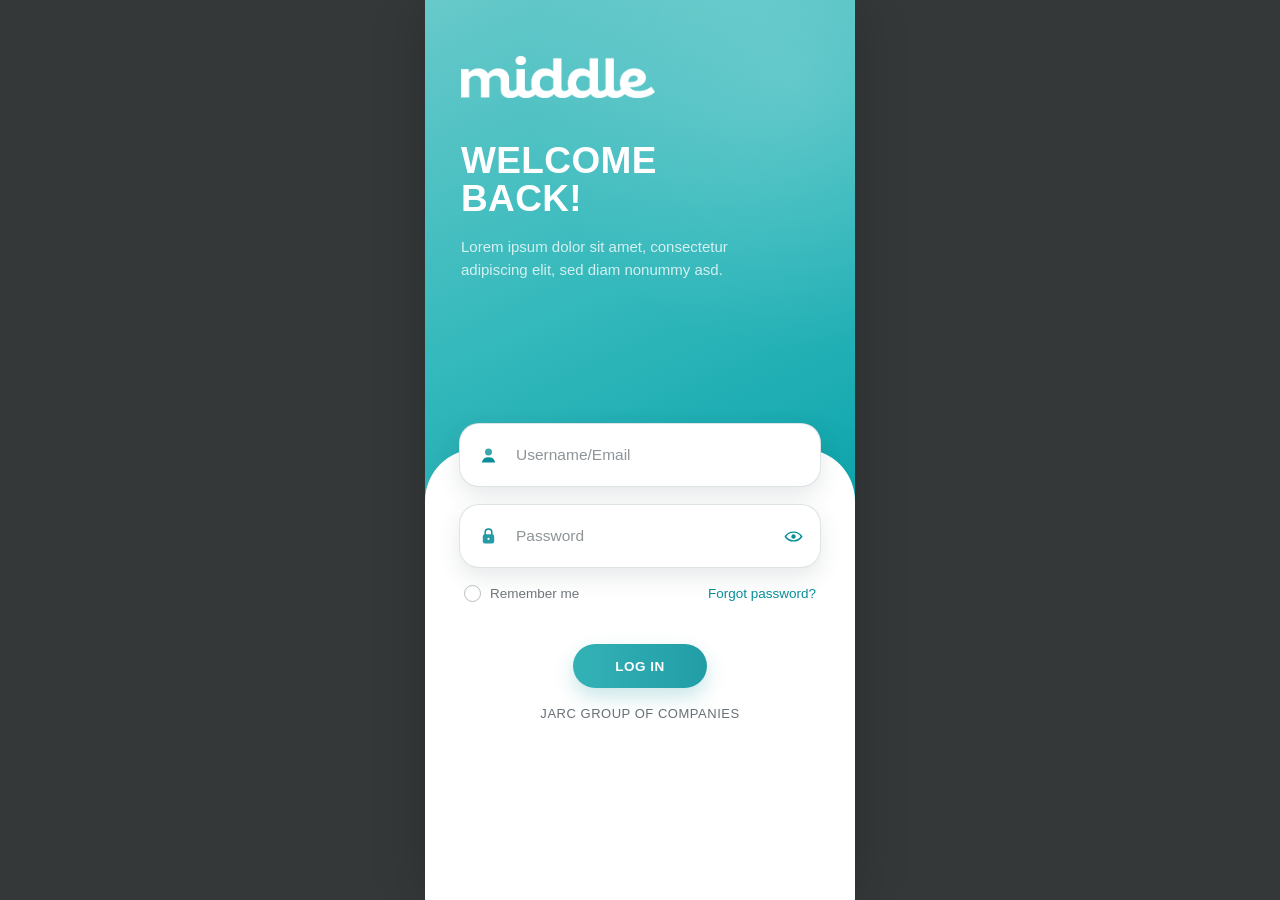
==== index.html @ e6b6744b "Add files via upload" ====
<!DOCTYPE html>
<html lang="en">
<head>
  <meta charset="utf-8" />
  <meta name="viewport" content="width=device-width, initial-scale=1, viewport-fit=cover" />
  <title>Middle — Login</title>
  <style>
    @font-face { font-family:"Filson Soft"; src:url("./fonts/FilsonSoft-Regular.woff2") format("woff2"); font-weight:400; font-style:normal; font-display:swap; }
    @font-face { font-family:"Filson Soft"; src:url("./fonts/FilsonSoft-Medium.woff2") format("woff2"); font-weight:500; font-style:normal; font-display:swap; }
    @font-face { font-family:"Filson Soft"; src:url("./fonts/FilsonSoft-Bold.woff2") format("woff2"); font-weight:700; font-style:normal; font-display:swap; }

    :root {
      --teal:#08a7ad;
      --teal-dark:#078e98;
      --ink:#4d555a;
      --white:#fff;
    }

    * { box-sizing:border-box; }
    html,body { margin:0; min-height:100%; }
    body {
      min-height:100dvh;
      display:flex;
      justify-content:center;
      background:#343838;
      font-family:"Filson Soft","Avenir Next",Arial,sans-serif;
      color:var(--ink);
    }
    button,input { font:inherit; }

    .mobile-login {
      position:relative;
      width:100%;
      max-width:430px;
      min-height:100dvh;
      overflow:hidden;
      background:
        radial-gradient(circle at 85% 9%, rgba(255,255,255,.17), transparent 30%),
        radial-gradient(circle at 16% 72%, rgba(255,255,255,.08), transparent 34%),
        linear-gradient(155deg,#68c9ca 0%,#35b9bc 33%,#0aa4ac 67%,#078b97 100%);
      box-shadow:0 0 50px rgba(0,0,0,.18);
    }

    .hero {
      position:relative;
      height:55dvh;
      min-height:430px;
      padding:max(56px,env(safe-area-inset-top)) 36px 54px;
      color:#fff;
    }

    .brand-logo {
      display:block;
      width:194px;
      height:auto;
      filter:brightness(0) invert(1);
    }

    .welcome { margin-top:44px; max-width:330px; }
    .welcome h1 {
      margin:0;
      font-size:37px;
      line-height:1.02;
      letter-spacing:.01em;
      font-weight:700;
      text-transform:uppercase;
    }
    .welcome p {
      margin:18px 0 0;
      max-width:310px;
      font-size:15px;
      line-height:1.52;
      color:rgba(255,255,255,.78);
    }

    .form-sheet {
      position:relative;
      z-index:2;
      margin-top:-46px;
      min-height:calc(45dvh + 46px);
      padding:0 34px max(42px,env(safe-area-inset-bottom));
      background:#fff;
      border-radius:52px 52px 0 0;
      box-shadow:0 -12px 34px rgba(0,100,105,.07);
    }

    .login-form { position:relative; top:-26px; }

    .field {
      display:flex;
      align-items:center;
      width:100%;
      height:64px;
      margin-bottom:17px;
      background:#fff;
      border:1px solid rgba(220,225,227,.92);
      border-radius:20px;
      box-shadow:0 9px 22px rgba(58,78,84,.12);
      transition:.18s ease;
    }
    .field:focus-within {
      border-color:rgba(8,167,173,.58);
      box-shadow:0 0 0 4px rgba(8,167,173,.08),0 10px 24px rgba(58,78,84,.13);
      transform:translateY(-1px);
    }
    .field-icon {
      width:56px;
      flex:0 0 56px;
      display:grid;
      place-items:center;
      color:var(--teal-dark);
    }
    .field-icon svg,.eye-button svg { width:21px; height:21px; display:block; }
    .field input {
      width:100%; min-width:0; height:100%; padding:0 8px 0 0;
      border:0; outline:0; background:transparent;
      color:var(--ink); font-size:15.5px;
    }
    .field input::placeholder { color:#8e9498; opacity:1; }
    .eye-button {
      appearance:none; width:54px; height:54px; flex:0 0 54px;
      display:grid; place-items:center; padding:0; border:0;
      border-radius:16px; background:transparent; color:var(--teal-dark); cursor:pointer;
    }

    .options {
      display:flex; align-items:center; justify-content:space-between; gap:14px;
      margin:0 5px 42px; font-size:13.5px; color:#6e767b;
    }
    .remember { display:inline-flex; align-items:center; gap:9px; cursor:pointer; user-select:none; }
    .remember input {
      appearance:none; width:17px; height:17px; margin:0;
      border:1.6px solid #b7bec1; border-radius:50%; background:#fff; cursor:pointer;
    }
    .remember input:checked { border:4px solid #fff; outline:1.5px solid var(--teal); background:var(--teal); }
    .forgot { color:var(--teal-dark); text-decoration:none; font-weight:500; }

    .login-button {
      display:block; width:134px; height:44px; margin:0 auto;
      border:0; border-radius:999px;
      background:linear-gradient(90deg,#33b2b6,#229da6);
      color:#fff; font-size:13.5px; font-weight:700; letter-spacing:.035em;
      text-transform:uppercase; cursor:pointer;
      box-shadow:0 9px 20px rgba(26,146,154,.23);
    }
    .login-button:active { transform:translateY(1px); }
    .company {
      margin:18px 0 0; text-align:center; font-size:13px; letter-spacing:.04em;
      color:#687075; text-transform:uppercase;
    }

    @media (max-height:740px) {
      .hero { height:53dvh; min-height:380px; padding-top:max(42px,env(safe-area-inset-top)); }
      .welcome { margin-top:28px; }
      .welcome h1 { font-size:34px; }
      .options { margin-bottom:28px; }
    }
    @media (max-width:360px) {
      .hero { padding-left:28px; padding-right:28px; }
      .form-sheet { padding-left:28px; padding-right:28px; }
      .brand-logo { width:176px; }
      .welcome h1 { font-size:34px; }
    }
  </style>
</head>
<body>
  <main class="mobile-login">
    <section class="hero">
      <img class="brand-logo" src="./wwwroot/images/middle-logo.png" alt="Middle" />
      <div class="welcome">
        <h1>Welcome<br />Back!</h1>
        <p>Lorem ipsum dolor sit amet, consectetur adipiscing elit, sed diam nonummy asd.</p>
      </div>
    </section>

    <section class="form-sheet">
      <form class="login-form" id="loginForm">
        <label class="field" aria-label="Username or email">
          <span class="field-icon" aria-hidden="true">
            <svg viewBox="0 0 24 24" fill="none"><path d="M12 12a4 4 0 1 0 0-8 4 4 0 0 0 0 8Z" fill="currentColor" opacity=".78"/><path d="M4.5 20c.55-4 3.03-6 7.5-6s6.95 2 7.5 6H4.5Z" fill="currentColor"/></svg>
          </span>
          <input type="text" name="username" autocomplete="username" placeholder="Username/Email" />
        </label>

        <label class="field" aria-label="Password">
          <span class="field-icon" aria-hidden="true">
            <svg viewBox="0 0 24 24" fill="none"><rect x="5.5" y="9.5" width="13" height="10.5" rx="2.4" fill="currentColor" opacity=".88"/><path d="M8.2 9.5V7.3a3.8 3.8 0 0 1 7.6 0v2.2" stroke="currentColor" stroke-width="1.7" stroke-linecap="round"/><circle cx="12" cy="14.8" r="1.25" fill="white"/></svg>
          </span>
          <input id="password" type="password" name="password" autocomplete="current-password" placeholder="Password" />
          <button class="eye-button" type="button" aria-label="Show password" aria-pressed="false" onclick="togglePassword(this)">
            <svg viewBox="0 0 24 24" fill="none"><path d="M2.7 12s3.2-5 9.3-5 9.3 5 9.3 5-3.2 5-9.3 5-9.3-5-9.3-5Z" stroke="currentColor" stroke-width="1.7"/><circle cx="12" cy="12" r="2.5" fill="currentColor"/></svg>
          </button>
        </label>

        <div class="options">
          <label class="remember"><input type="checkbox" name="remember" /><span>Remember me</span></label>
          <a class="forgot" href="#">Forgot password?</a>
        </div>

        <button class="login-button" type="submit">Log In</button>
        <p class="company">Jarc Group of Companies</p>
      </form>
    </section>
  </main>

  <script>
    function togglePassword(button) {
      const input = document.getElementById('password');
      const show = input.type === 'password';
      input.type = show ? 'text' : 'password';
      button.setAttribute('aria-pressed', String(show));
      button.setAttribute('aria-label', show ? 'Hide password' : 'Show password');
    }

    document.getElementById('loginForm').addEventListener('submit', function (event) {
      event.preventDefault();
      window.location.href = './shop.html';
    });
  </script>
</body>
</html>
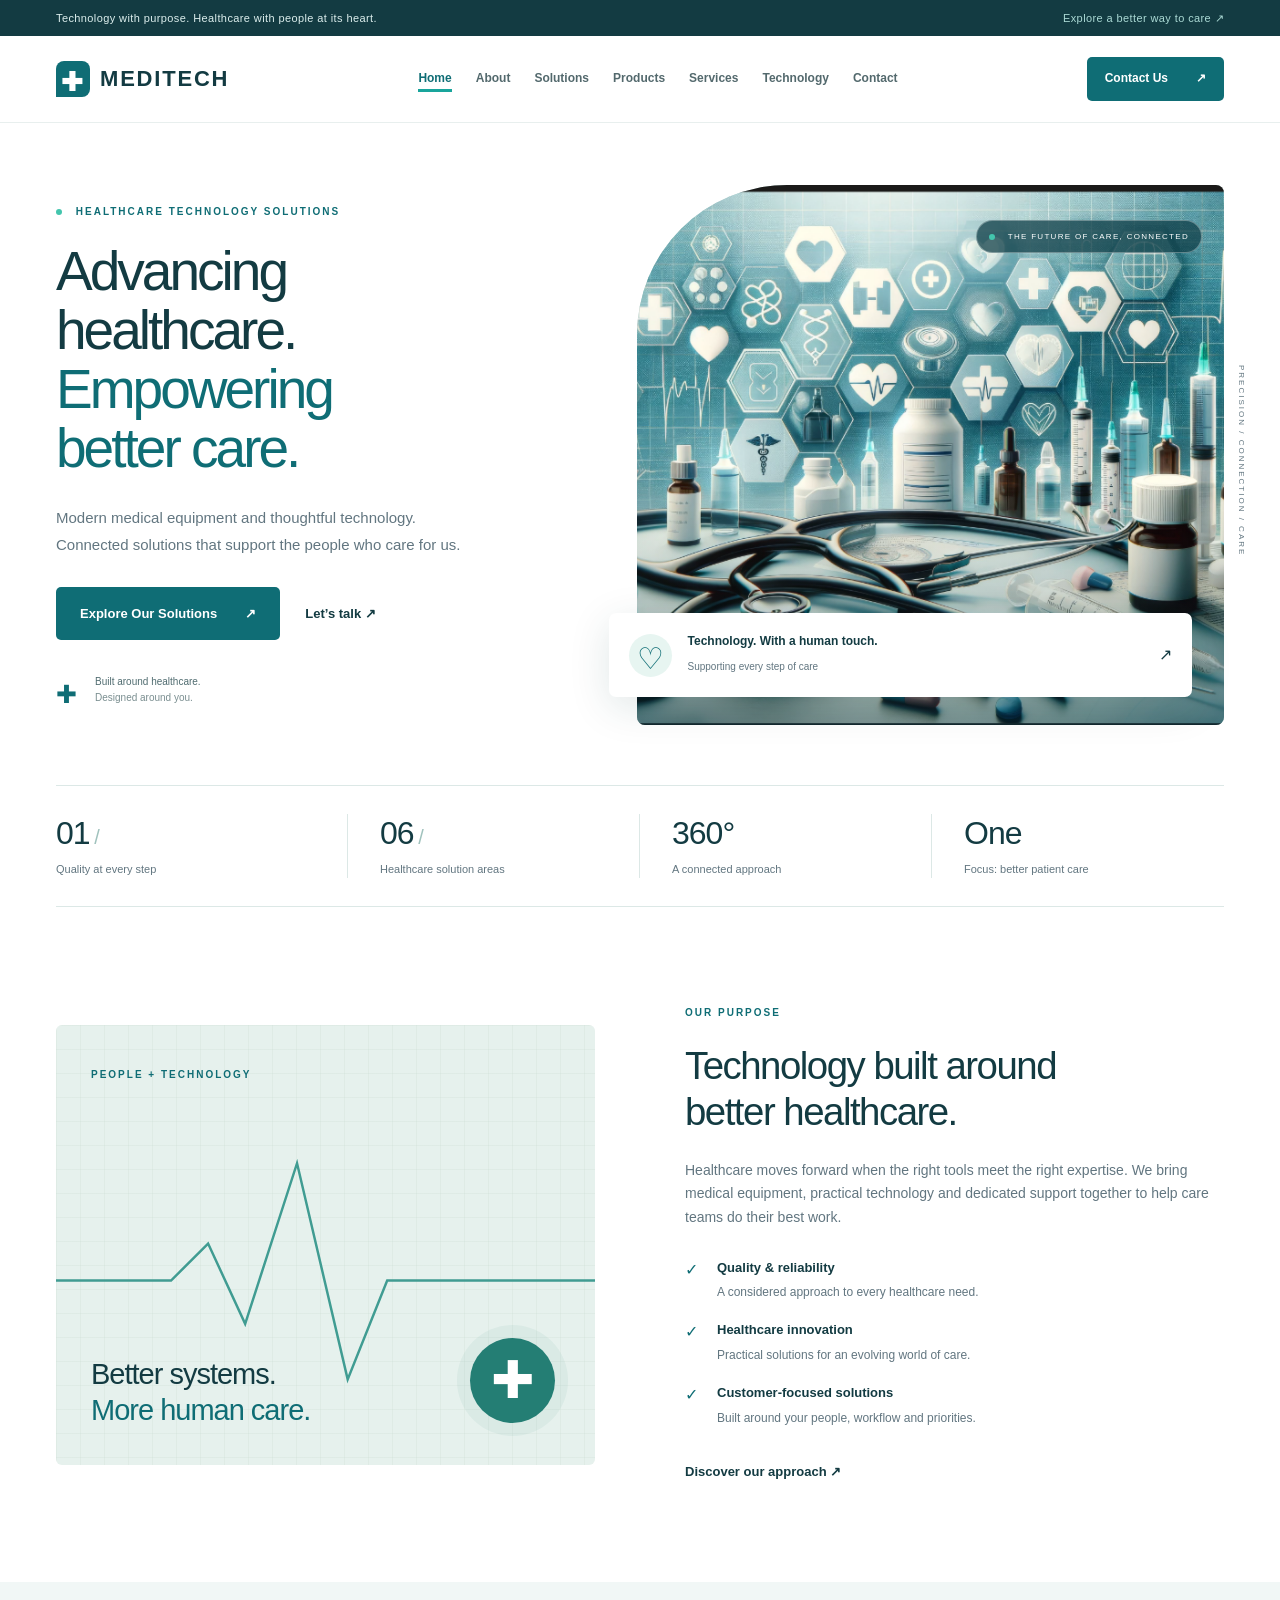
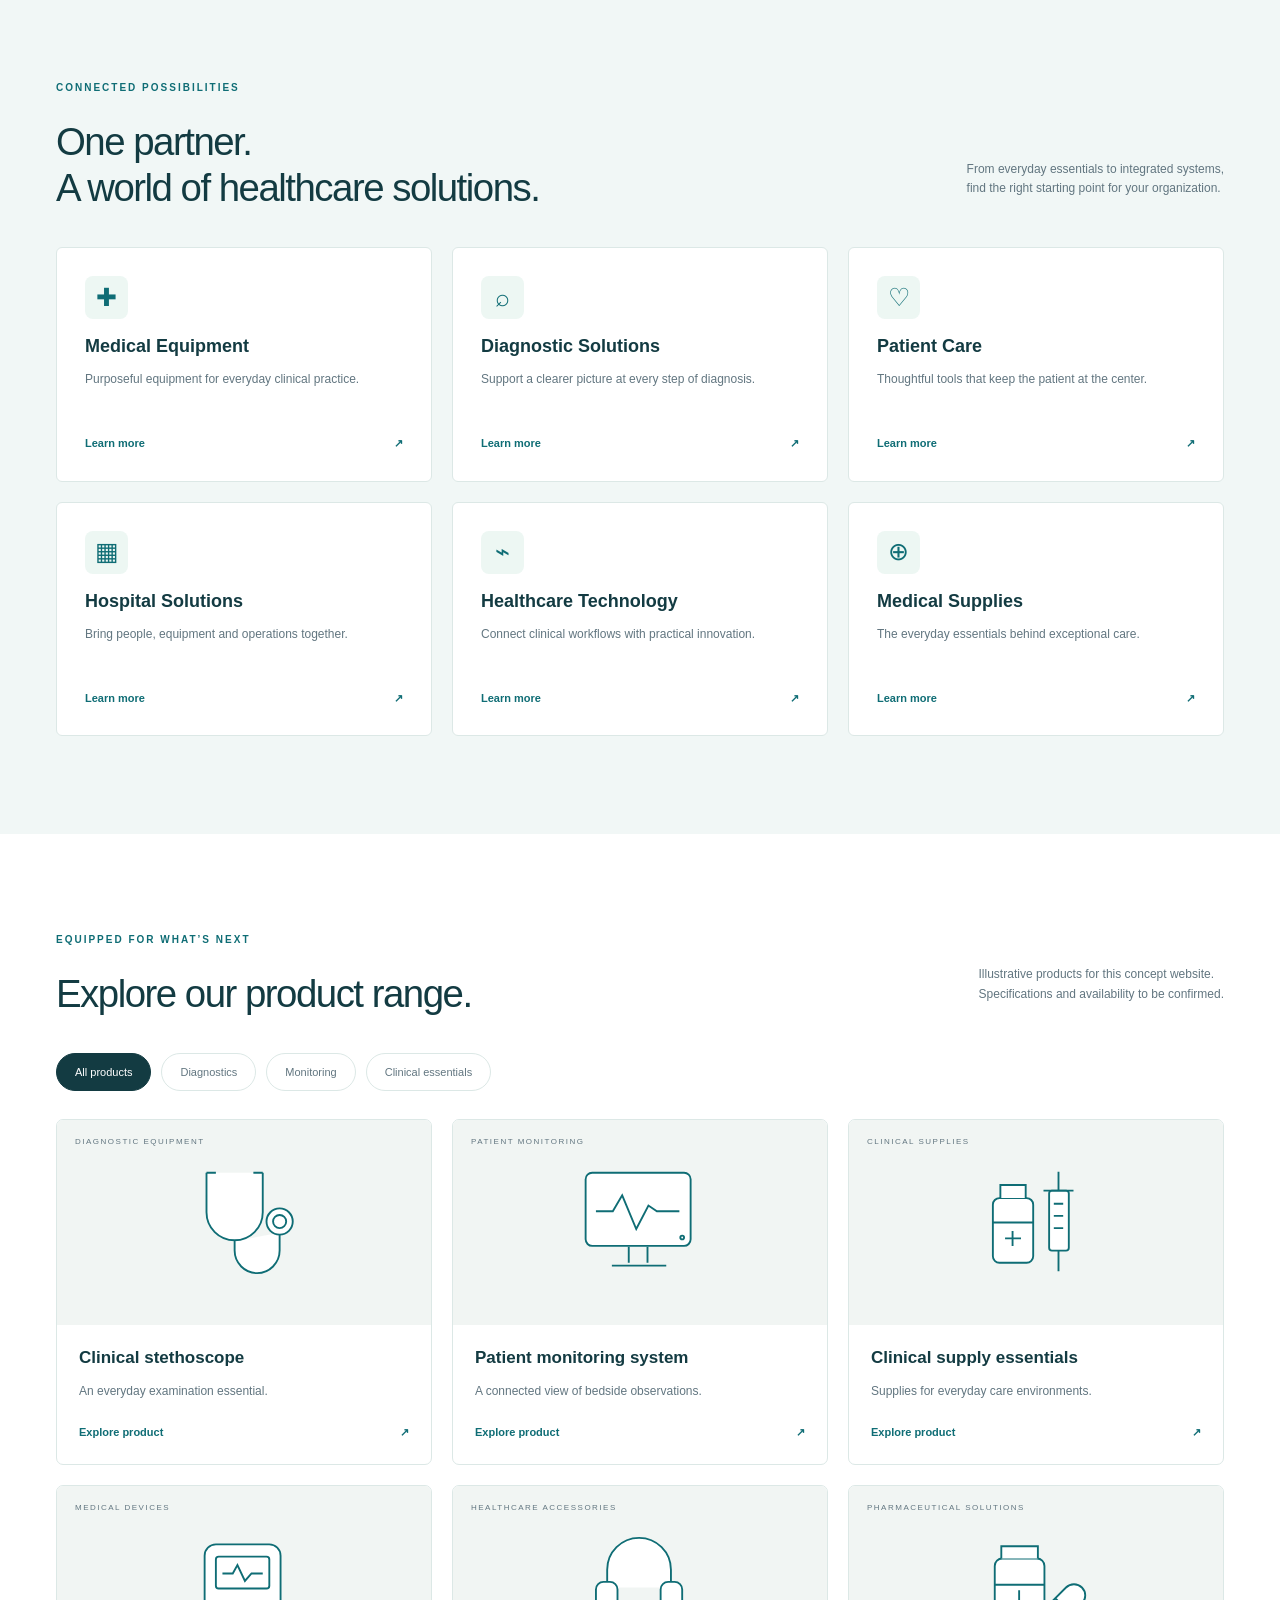
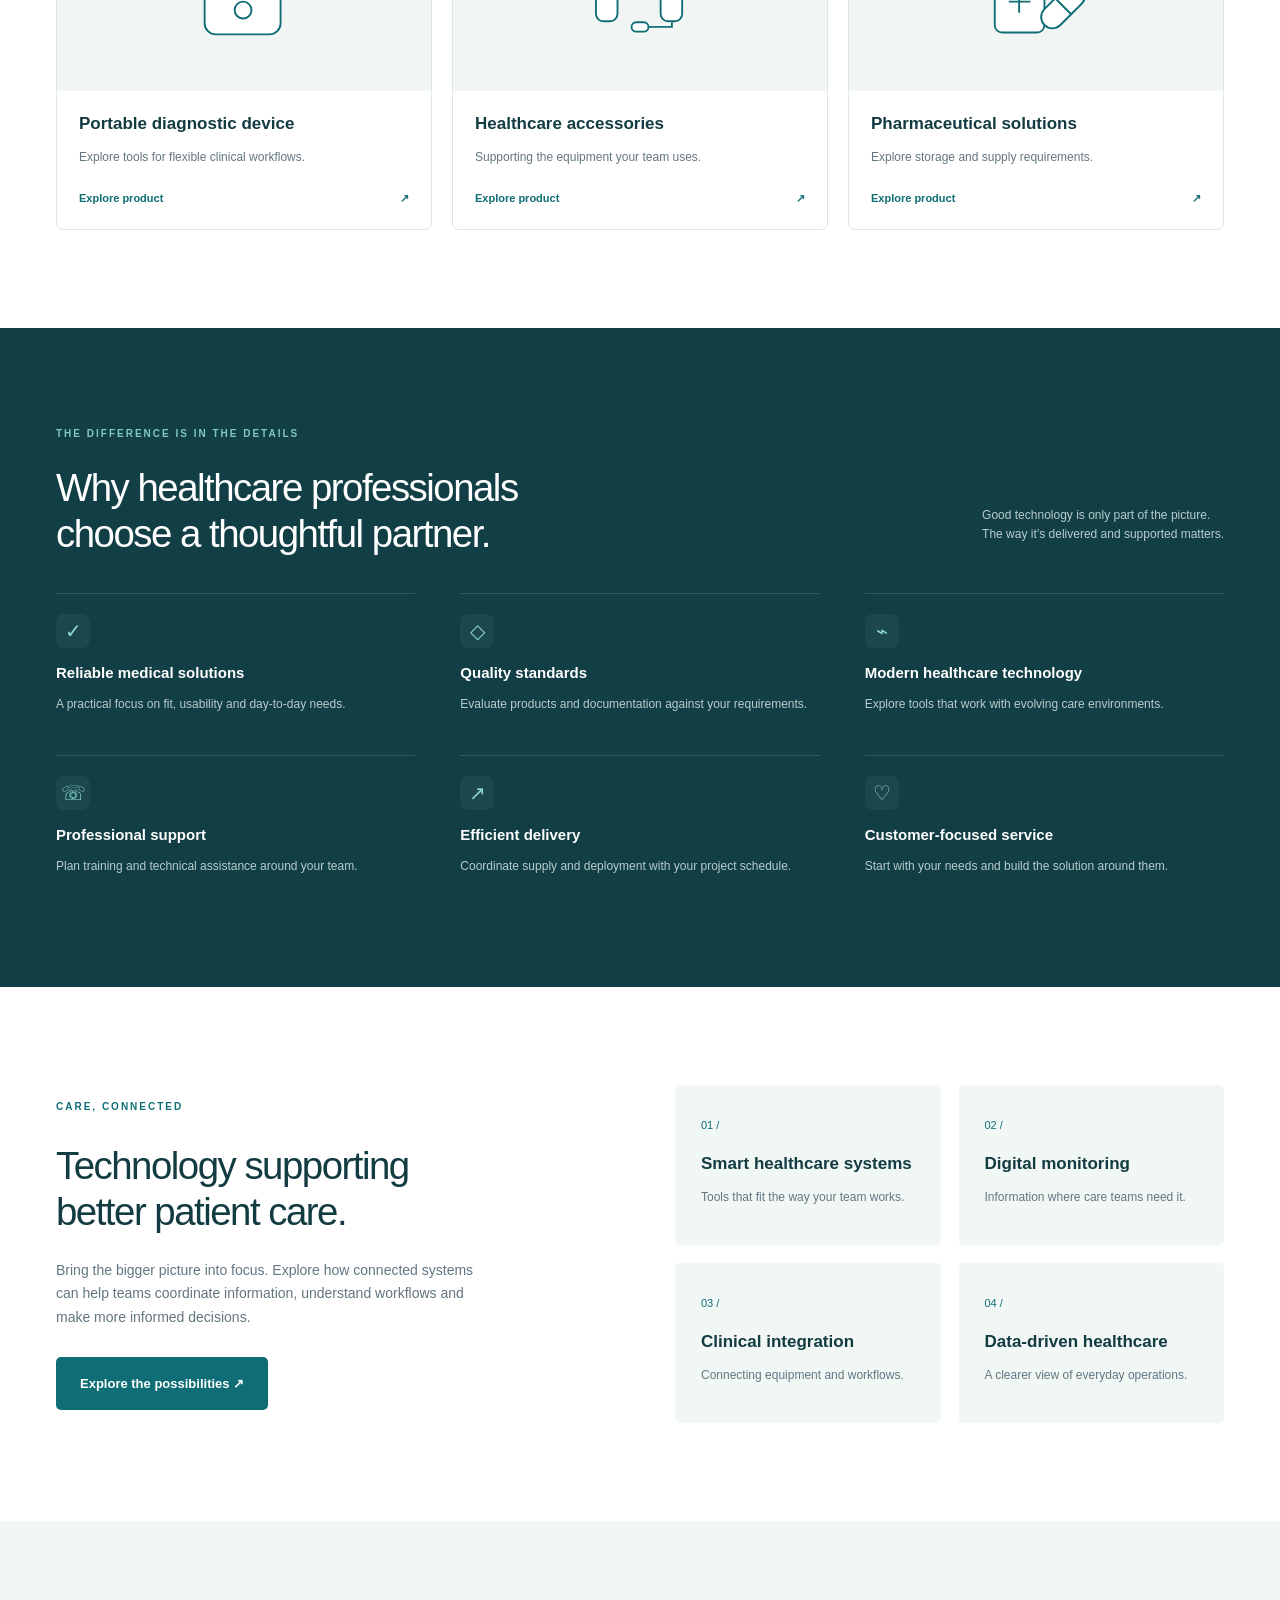
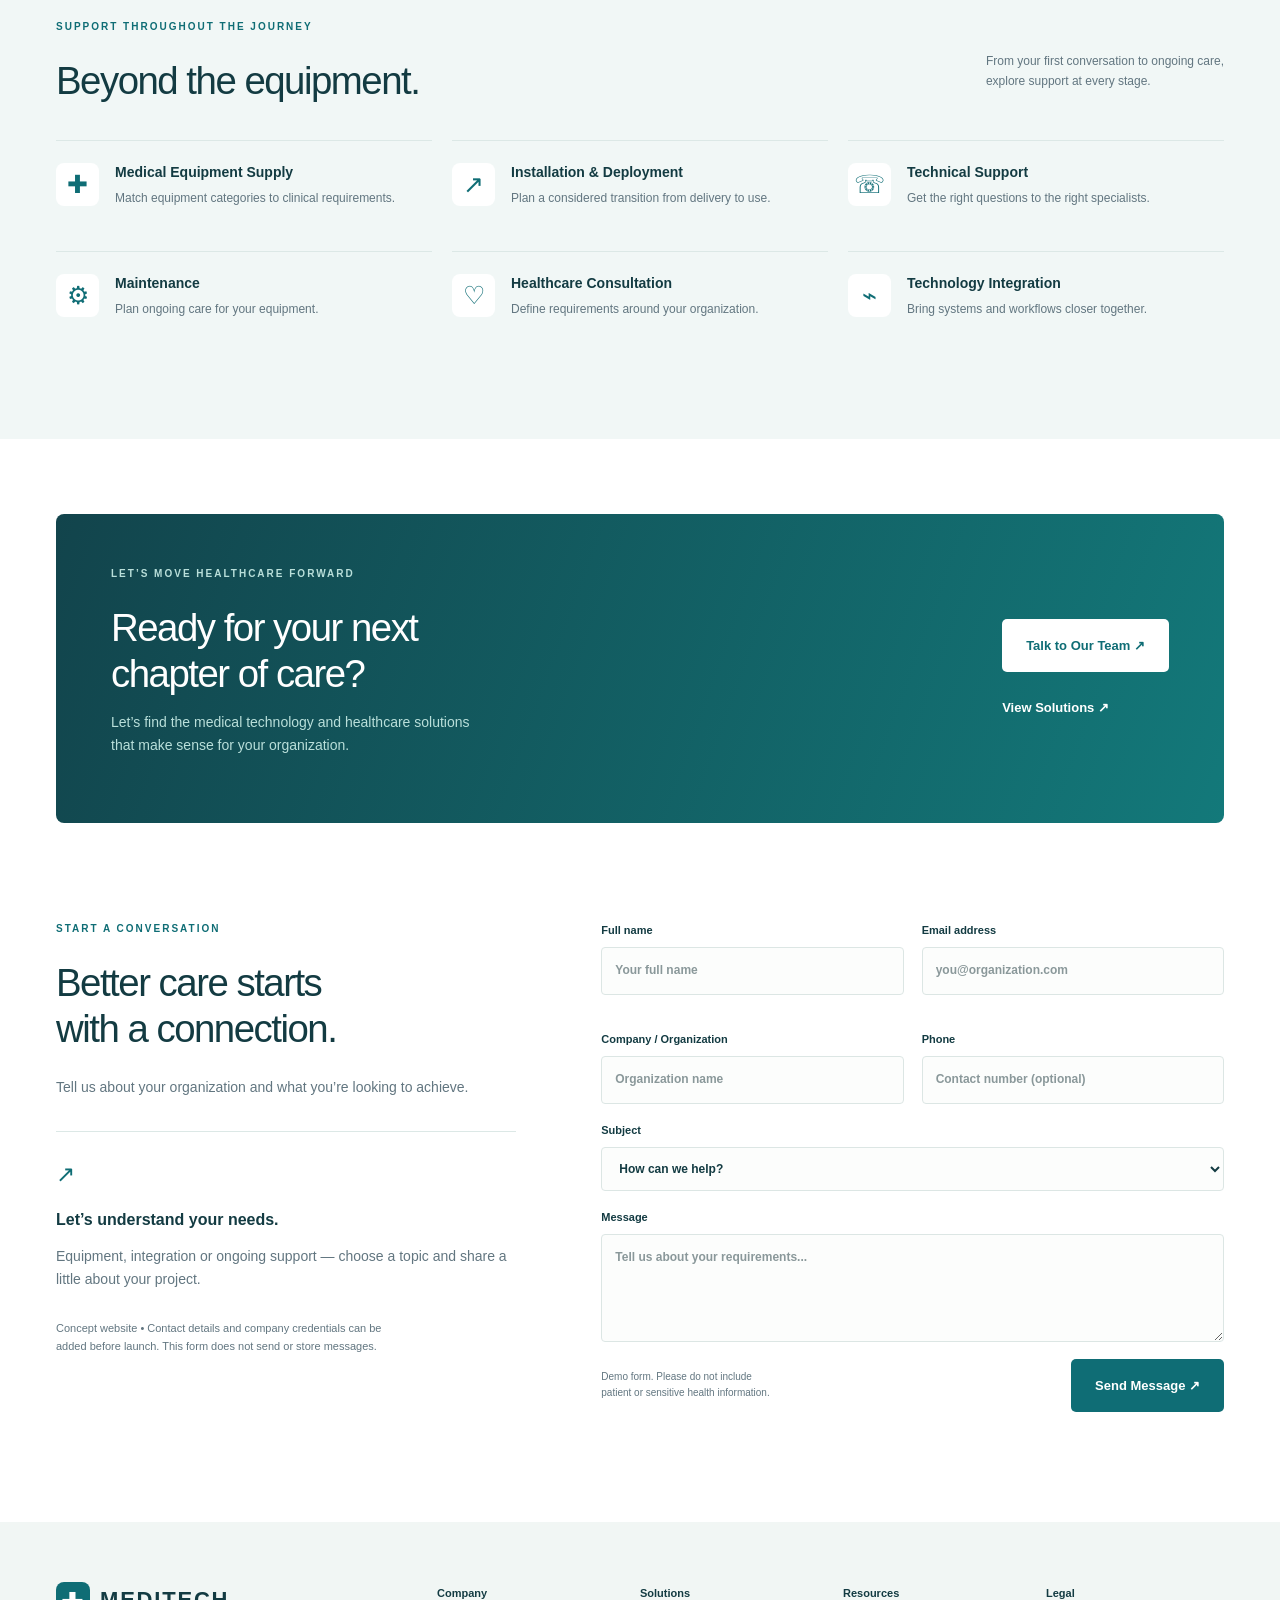
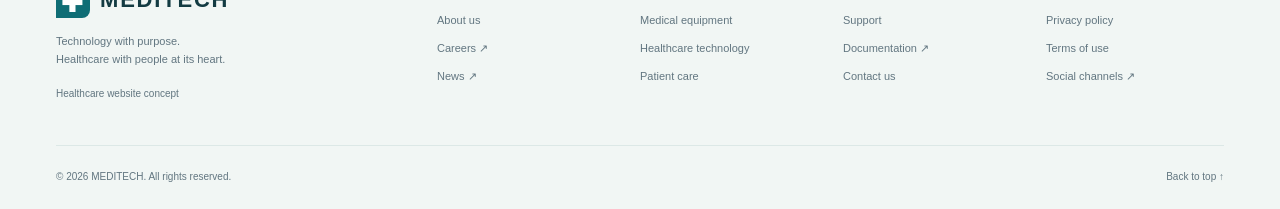
==== commit 7bdde010: "Add files via upload" ====
--- a/index.html
+++ b/index.html
@@ -1,221 +1,18 @@
-<!DOCTYPE html>
-<html lang="en">
-<head>
-  <meta charset="utf-8" />
-  <meta name="viewport" content="width=device-width, initial-scale=1, viewport-fit=cover" />
-  <title>Middle — Login</title>
-  <style>
-    @font-face { font-family:"Filson Soft"; src:url("./fonts/FilsonSoft-Regular.woff2") format("woff2"); font-weight:400; font-style:normal; font-display:swap; }
-    @font-face { font-family:"Filson Soft"; src:url("./fonts/FilsonSoft-Medium.woff2") format("woff2"); font-weight:500; font-style:normal; font-display:swap; }
-    @font-face { font-family:"Filson Soft"; src:url("./fonts/FilsonSoft-Bold.woff2") format("woff2"); font-weight:700; font-style:normal; font-display:swap; }
-
-    :root {
-      --teal:#08a7ad;
-      --teal-dark:#078e98;
-      --ink:#4d555a;
-      --white:#fff;
-    }
-
-    * { box-sizing:border-box; }
-    html,body { margin:0; min-height:100%; }
-    body {
-      min-height:100dvh;
-      display:flex;
-      justify-content:center;
-      background:#343838;
-      font-family:"Filson Soft","Avenir Next",Arial,sans-serif;
-      color:var(--ink);
-    }
-    button,input { font:inherit; }
-
-    .mobile-login {
-      position:relative;
-      width:100%;
-      max-width:430px;
-      min-height:100dvh;
-      overflow:hidden;
-      background:
-        radial-gradient(circle at 85% 9%, rgba(255,255,255,.17), transparent 30%),
-        radial-gradient(circle at 16% 72%, rgba(255,255,255,.08), transparent 34%),
-        linear-gradient(155deg,#68c9ca 0%,#35b9bc 33%,#0aa4ac 67%,#078b97 100%);
-      box-shadow:0 0 50px rgba(0,0,0,.18);
-    }
-
-    .hero {
-      position:relative;
-      height:55dvh;
-      min-height:430px;
-      padding:max(56px,env(safe-area-inset-top)) 36px 54px;
-      color:#fff;
-    }
-
-    .brand-logo {
-      display:block;
-      width:194px;
-      height:auto;
-      filter:brightness(0) invert(1);
-    }
-
-    .welcome { margin-top:44px; max-width:330px; }
-    .welcome h1 {
-      margin:0;
-      font-size:37px;
-      line-height:1.02;
-      letter-spacing:.01em;
-      font-weight:700;
-      text-transform:uppercase;
-    }
-    .welcome p {
-      margin:18px 0 0;
-      max-width:310px;
-      font-size:15px;
-      line-height:1.52;
-      color:rgba(255,255,255,.78);
-    }
-
-    .form-sheet {
-      position:relative;
-      z-index:2;
-      margin-top:-46px;
-      min-height:calc(45dvh + 46px);
-      padding:0 34px max(42px,env(safe-area-inset-bottom));
-      background:#fff;
-      border-radius:52px 52px 0 0;
-      box-shadow:0 -12px 34px rgba(0,100,105,.07);
-    }
-
-    .login-form { position:relative; top:-26px; }
-
-    .field {
-      display:flex;
-      align-items:center;
-      width:100%;
-      height:64px;
-      margin-bottom:17px;
-      background:#fff;
-      border:1px solid rgba(220,225,227,.92);
-      border-radius:20px;
-      box-shadow:0 9px 22px rgba(58,78,84,.12);
-      transition:.18s ease;
-    }
-    .field:focus-within {
-      border-color:rgba(8,167,173,.58);
-      box-shadow:0 0 0 4px rgba(8,167,173,.08),0 10px 24px rgba(58,78,84,.13);
-      transform:translateY(-1px);
-    }
-    .field-icon {
-      width:56px;
-      flex:0 0 56px;
-      display:grid;
-      place-items:center;
-      color:var(--teal-dark);
-    }
-    .field-icon svg,.eye-button svg { width:21px; height:21px; display:block; }
-    .field input {
-      width:100%; min-width:0; height:100%; padding:0 8px 0 0;
-      border:0; outline:0; background:transparent;
-      color:var(--ink); font-size:15.5px;
-    }
-    .field input::placeholder { color:#8e9498; opacity:1; }
-    .eye-button {
-      appearance:none; width:54px; height:54px; flex:0 0 54px;
-      display:grid; place-items:center; padding:0; border:0;
-      border-radius:16px; background:transparent; color:var(--teal-dark); cursor:pointer;
-    }
-
-    .options {
-      display:flex; align-items:center; justify-content:space-between; gap:14px;
-      margin:0 5px 42px; font-size:13.5px; color:#6e767b;
-    }
-    .remember { display:inline-flex; align-items:center; gap:9px; cursor:pointer; user-select:none; }
-    .remember input {
-      appearance:none; width:17px; height:17px; margin:0;
-      border:1.6px solid #b7bec1; border-radius:50%; background:#fff; cursor:pointer;
-    }
-    .remember input:checked { border:4px solid #fff; outline:1.5px solid var(--teal); background:var(--teal); }
-    .forgot { color:var(--teal-dark); text-decoration:none; font-weight:500; }
-
-    .login-button {
-      display:block; width:134px; height:44px; margin:0 auto;
-      border:0; border-radius:999px;
-      background:linear-gradient(90deg,#33b2b6,#229da6);
-      color:#fff; font-size:13.5px; font-weight:700; letter-spacing:.035em;
-      text-transform:uppercase; cursor:pointer;
-      box-shadow:0 9px 20px rgba(26,146,154,.23);
-    }
-    .login-button:active { transform:translateY(1px); }
-    .company {
-      margin:18px 0 0; text-align:center; font-size:13px; letter-spacing:.04em;
-      color:#687075; text-transform:uppercase;
-    }
-
-    @media (max-height:740px) {
-      .hero { height:53dvh; min-height:380px; padding-top:max(42px,env(safe-area-inset-top)); }
-      .welcome { margin-top:28px; }
-      .welcome h1 { font-size:34px; }
-      .options { margin-bottom:28px; }
-    }
-    @media (max-width:360px) {
-      .hero { padding-left:28px; padding-right:28px; }
-      .form-sheet { padding-left:28px; padding-right:28px; }
-      .brand-logo { width:176px; }
-      .welcome h1 { font-size:34px; }
-    }
-  </style>
-</head>
-<body>
-  <main class="mobile-login">
-    <section class="hero">
-      <img class="brand-logo" src="./wwwroot/images/middle-logo.png" alt="Middle" />
-      <div class="welcome">
-        <h1>Welcome<br />Back!</h1>
-        <p>Lorem ipsum dolor sit amet, consectetur adipiscing elit, sed diam nonummy asd.</p>
-      </div>
-    </section>
-
-    <section class="form-sheet">
-      <form class="login-form" id="loginForm">
-        <label class="field" aria-label="Username or email">
-          <span class="field-icon" aria-hidden="true">
-            <svg viewBox="0 0 24 24" fill="none"><path d="M12 12a4 4 0 1 0 0-8 4 4 0 0 0 0 8Z" fill="currentColor" opacity=".78"/><path d="M4.5 20c.55-4 3.03-6 7.5-6s6.95 2 7.5 6H4.5Z" fill="currentColor"/></svg>
-          </span>
-          <input type="text" name="username" autocomplete="username" placeholder="Username/Email" />
-        </label>
-
-        <label class="field" aria-label="Password">
-          <span class="field-icon" aria-hidden="true">
-            <svg viewBox="0 0 24 24" fill="none"><rect x="5.5" y="9.5" width="13" height="10.5" rx="2.4" fill="currentColor" opacity=".88"/><path d="M8.2 9.5V7.3a3.8 3.8 0 0 1 7.6 0v2.2" stroke="currentColor" stroke-width="1.7" stroke-linecap="round"/><circle cx="12" cy="14.8" r="1.25" fill="white"/></svg>
-          </span>
-          <input id="password" type="password" name="password" autocomplete="current-password" placeholder="Password" />
-          <button class="eye-button" type="button" aria-label="Show password" aria-pressed="false" onclick="togglePassword(this)">
-            <svg viewBox="0 0 24 24" fill="none"><path d="M2.7 12s3.2-5 9.3-5 9.3 5 9.3 5-3.2 5-9.3 5-9.3-5-9.3-5Z" stroke="currentColor" stroke-width="1.7"/><circle cx="12" cy="12" r="2.5" fill="currentColor"/></svg>
-          </button>
-        </label>
-
-        <div class="options">
-          <label class="remember"><input type="checkbox" name="remember" /><span>Remember me</span></label>
-          <a class="forgot" href="#">Forgot password?</a>
-        </div>
-
-        <button class="login-button" type="submit">Log In</button>
-        <p class="company">Jarc Group of Companies</p>
-      </form>
-    </section>
-  </main>
-
-  <script>
-    function togglePassword(button) {
-      const input = document.getElementById('password');
-      const show = input.type === 'password';
-      input.type = show ? 'text' : 'password';
-      button.setAttribute('aria-pressed', String(show));
-      button.setAttribute('aria-label', show ? 'Hide password' : 'Show password');
-    }
-
-    document.getElementById('loginForm').addEventListener('submit', function (event) {
-      event.preventDefault();
-      window.location.href = './shop.html';
-    });
-  </script>
-</body>
-</html>
+<!doctype html>
+<html lang="en"><head><meta charset="utf-8"><meta name="viewport" content="width=device-width,initial-scale=1"><meta name="description" content="MEDITECH — medical equipment, healthcare technology and connected care solutions."><title>MEDITECH | Technology for better care</title><link rel="stylesheet" href="./assets/css/style.css"><script defer src="./assets/js/main.js"></script></head><body>
+<a class="skip" href="#main">Skip to content</a>
+<div class="topbar">Technology with purpose. Healthcare with people at its heart. <span>Explore a better way to care ↗</span></div>
+<header><div class="nav wrap"><a href="#home" class="brand" aria-label="Home"><span class="brandmark">✚</span><span data-brand>MEDITECH</span></a><button class="menu" aria-expanded="false" aria-controls="navigation" aria-label="Toggle navigation">☰</button><nav id="navigation" aria-label="Main navigation"><a href="#home">Home</a><a href="#about">About</a><a href="#solutions">Solutions</a><a href="#products">Products</a><a href="#services">Services</a><a href="#technology">Technology</a><a href="#contact">Contact</a></nav><a class="button small navcta" href="#contact">Contact Us <span>↗</span></a></div></header>
+<main id="main"><section id="home" class="hero wrap"><div class="hero-copy"><p class="eyebrow"><span class="dot"></span> HEALTHCARE TECHNOLOGY SOLUTIONS</p><h1>Advancing<br>healthcare.<br><em>Empowering<br>better care.</em></h1><p class="intro">Modern medical equipment and thoughtful technology. Connected solutions that support the people who care for us.</p><div class="actions"><a class="button" href="#solutions">Explore Our Solutions <span>↗</span></a><a class="textlink" href="#contact">Let’s talk <span>↗</span></a></div><div class="hero-note"><span class="tiny-cross">✚</span> Built around healthcare.<br><span>Designed around you.</span></div></div><div class="hero-art"><img src="./assets/images/medical-hero.png" alt="Stethoscope, medical supplies and healthcare symbols against a teal ECG grid" fetchpriority="high"><div class="art-label"><span class="dot"></span> THE FUTURE OF CARE, CONNECTED</div><div class="floating"><span class="pulse">♡</span><div><strong>Technology. With a human touch.</strong><small>Supporting every step of care</small></div><span>↗</span></div><div class="vertical-label">PRECISION / CONNECTION / CARE</div></div></section>
+<div class="stats wrap" aria-label="Our approach"><div><strong>01<span> /</span></strong><p>Quality at every step</p></div><div><strong>06<span> /</span></strong><p>Healthcare solution areas</p></div><div><strong>360°</strong><p>A connected approach</p></div><div><strong>One</strong><p>Focus: better patient care</p></div></div>
+<section id="about" class="section wrap about"><div class="about-visual"><span class="eyebrow">PEOPLE + TECHNOLOGY</span><svg viewBox="0 0 480 240" aria-hidden="true"><path d="M0 130H115L145 100L175 165L217 35L258 210L290 130H480"/></svg><div class="about-caption">Better systems.<br><strong>More human care.</strong></div><span class="orb">✚</span></div><div><p class="eyebrow">OUR PURPOSE</p><h2>Technology built around<br>better healthcare.</h2><p>Healthcare moves forward when the right tools meet the right expertise. We bring medical equipment, practical technology and dedicated support together to help care teams do their best work.</p><ul class="checklist"><li><strong>Quality & reliability</strong><span>A considered approach to every healthcare need.</span></li><li><strong>Healthcare innovation</strong><span>Practical solutions for an evolving world of care.</span></li><li><strong>Customer-focused solutions</strong><span>Built around your people, workflow and priorities.</span></li></ul><a class="textlink" href="#services">Discover our approach ↗</a></div></section>
+<section id="solutions" class="section pale"><div class="wrap"><div class="section-head"><div><p class="eyebrow">CONNECTED POSSIBILITIES</p><h2>One partner.<br>A world of healthcare solutions.</h2></div><p>From everyday essentials to integrated systems,<br>find the right starting point for your organization.</p></div><div id="solution-grid" class="grid three"></div></div></section>
+<section id="products" class="section wrap"><div class="section-head"><div><p class="eyebrow">EQUIPPED FOR WHAT’S NEXT</p><h2>Explore our product range.</h2></div><p>Illustrative products for this concept website.<br>Specifications and availability to be confirmed.</p></div><div class="filters" aria-label="Filter products"><button class="active" data-filter="all" aria-pressed="true">All products</button><button data-filter="diagnostics" aria-pressed="false">Diagnostics</button><button data-filter="monitoring" aria-pressed="false">Monitoring</button><button data-filter="essentials" aria-pressed="false">Clinical essentials</button></div><div id="product-grid" class="grid three" aria-live="polite"></div></section>
+<section class="section dark"><div class="wrap"><div class="section-head"><div><p class="eyebrow">THE DIFFERENCE IS IN THE DETAILS</p><h2>Why healthcare professionals<br>choose a thoughtful partner.</h2></div><p>Good technology is only part of the picture.<br>The way it’s delivered and supported matters.</p></div><div id="benefit-grid" class="grid three benefits"></div></div></section>
+<section id="technology" class="section wrap technology"><div><p class="eyebrow">CARE, CONNECTED</p><h2>Technology supporting<br>better patient care.</h2><p>Bring the bigger picture into focus. Explore how connected systems can help teams coordinate information, understand workflows and make more informed decisions.</p><a class="button" href="#contact">Explore the possibilities ↗</a></div><div class="tech-grid"><article><span>01 /</span><h3>Smart healthcare systems</h3><p>Tools that fit the way your team works.</p></article><article><span>02 /</span><h3>Digital monitoring</h3><p>Information where care teams need it.</p></article><article><span>03 /</span><h3>Clinical integration</h3><p>Connecting equipment and workflows.</p></article><article><span>04 /</span><h3>Data-driven healthcare</h3><p>A clearer view of everyday operations.</p></article></div></section>
+<section id="services" class="section pale"><div class="wrap"><div class="section-head"><div><p class="eyebrow">SUPPORT THROUGHOUT THE JOURNEY</p><h2>Beyond the equipment.</h2></div><p>From your first conversation to ongoing care,<br>explore support at every stage.</p></div><div id="service-grid" class="grid three services"></div></div></section>
+<section class="wrap cta"><div><p class="eyebrow">LET’S MOVE HEALTHCARE FORWARD</p><h2>Ready for your next<br>chapter of care?</h2><p>Let’s find the medical technology and healthcare solutions<br>that make sense for your organization.</p></div><div class="actions"><a class="button white" href="#contact">Talk to Our Team ↗</a><a class="textlink" href="#solutions">View Solutions ↗</a></div></section>
+<section id="contact" class="section wrap contact"><div><p class="eyebrow">START A CONVERSATION</p><h2>Better care starts<br>with a connection.</h2><p>Tell us about your organization and what you’re looking to achieve.</p><div class="contact-note"><span>↗</span><h3>Let’s understand your needs.</h3><p>Equipment, integration or ongoing support — choose a topic and share a little about your project.</p></div><p class="demo-note">Concept website • Contact details and company credentials can be added before launch. This form does not send or store messages.</p></div><form id="contact-form"><div class="form-grid"><label>Full name <input name="name" autocomplete="name" required maxlength="120" placeholder="Your full name"></label><label>Email address <input name="email" type="email" autocomplete="email" required placeholder="you@organization.com"></label><label>Company / Organization <input name="company" autocomplete="organization" placeholder="Organization name"></label><label>Phone <input name="phone" type="tel" autocomplete="tel" placeholder="Contact number (optional)"></label></div><label>Subject <select name="subject" required><option value="">How can we help?</option>Medical equipment</option>Diagnostic solutions</option>Patient care</option>Hospital solutions</option>Healthcare technology</option>Medical supplies</option>Services & support</option>General inquiry</option></select></label><label>Message <textarea name="message" rows="4" required maxlength="5000" placeholder="Tell us about your requirements..."></textarea></label><div class="form-bottom"><small>Demo form. Please do not include<br>patient or sensitive health information.</small><button class="button" type="submit">Send Message ↗</button></div><p id="form-status" role="status"></p></form></section></main>
+<footer><div class="wrap footer-grid"><div><a href="#home" class="brand"><span class="brandmark">✚</span><span data-brand>MEDITECH</span></a><p>Technology with purpose.<br>Healthcare with people at its heart.</p><small>Healthcare website concept</small></div><div><h3>Company</h3><a href="#about">About us</a><button data-info="careers">Careers ↗</button><button data-info="news">News ↗</button></div><div><h3>Solutions</h3><a href="#solutions">Medical equipment</a><a href="#technology">Healthcare technology</a><a href="#solutions">Patient care</a></div><div><h3>Resources</h3><a href="#services">Support</a><button data-info="documentation">Documentation ↗</button><a href="#contact">Contact us</a></div><div><h3>Legal</h3><button data-info="privacy">Privacy policy</button><button data-info="terms">Terms of use</button><button data-info="social">Social channels ↗</button></div></div><div class="wrap footer-bottom"><span>© <span id="year">2026</span> <span data-brand>MEDITECH</span>. All rights reserved.</span><a href="#home">Back to top ↑</a></div></footer>
+<dialog id="details"><button class="close" aria-label="Close dialog">×</button><p class="eyebrow">MEDITECH / EXPLORE</p><h2 id="dialog-title"></h2><p id="dialog-copy"></p><a class="button" href="#contact" id="dialog-contact">Discuss your needs ↗</a></dialog>
+</body></html>
--- a/assets/css/style.css
+++ b/assets/css/style.css
@@ -0,0 +1,2 @@
+:root{--ink:#133b42;--teal:#0f6d75;--accent:#19a59c;--muted:#627680;--pale:#f1f7f6;--line:#dce8e6}*{box-sizing:border-box}html{scroll-behavior:smooth;scroll-padding-top:100px}body{margin:0;color:var(--ink);font-family:Inter,'Segoe UI',Arial,sans-serif;line-height:1.65;background:#fff}a{color:inherit;text-decoration:none}button,input,select,textarea{font:inherit}button,a,input,select,textarea{-webkit-tap-highlight-color:transparent}button{cursor:pointer}button:focus-visible,a:focus-visible,input:focus-visible,select:focus-visible,textarea:focus-visible{outline:3px solid #28a99b;outline-offset:4px}.wrap{max-width:1320px;width:calc(100% - 112px);margin:auto}.topbar{padding:9px 56px;background:var(--ink);color:#dceeed;font-size:11px;letter-spacing:.4px;display:flex;justify-content:space-between}.topbar span{color:#aad9d4}header{position:sticky;top:0;z-index:20;background:#ffffffed;border-bottom:1px solid #e8efee;backdrop-filter:blur(14px);transition:box-shadow .2s}header.scrolled{box-shadow:0 8px 24px #173c4210}.nav{display:flex;align-items:center;justify-content:space-between;gap:24px;min-height:86px}.brand{display:inline-flex;align-items:center;gap:10px;font-weight:800;letter-spacing:1.8px;font-size:22px}.brandmark{background:var(--teal);color:white;width:34px;height:36px;border-radius:8px 8px 8px 0;display:grid;place-items:center;font-size:26px}nav{display:flex;gap:24px}nav a{font-size:12px;color:#53696d;font-weight:600}nav a:hover,nav a.active{color:var(--teal)}nav a.active{box-shadow:0 3px var(--accent)}.button{display:inline-flex;justify-content:center;align-items:center;gap:28px;background:var(--teal);border:1px solid transparent;color:white;border-radius:5px;padding:15px 23px;font-size:13px;font-weight:600;transition:background .2s,transform .2s}.button:hover{background:#084b52;transform:translateY(-2px)}.button.small{padding:11px 17px;font-size:12px}.menu{display:none}.eyebrow{font-size:10px;font-weight:700;letter-spacing:2px;color:var(--teal);margin:0 0 22px}.dot{display:inline-block;width:6px;height:6px;background:#43c5ad;border-radius:100%;vertical-align:middle;margin-right:9px}.hero{display:grid;grid-template-columns:1fr 1.12fr;gap:56px;align-items:center;padding-top:62px;padding-bottom:60px}h1{font-size:clamp(44px,4.3vw,66px);font-weight:500;line-height:1.07;letter-spacing:-3px;margin:0 0 26px}h1 em{font-style:normal;color:var(--teal)}.intro{max-width:405px;color:var(--muted);font-size:15px;line-height:1.8}.actions{display:flex;align-items:center;gap:25px;margin-top:29px}.textlink{font-size:13px;font-weight:600;display:inline-block}.textlink:hover{color:var(--accent)}.hero-note{margin-top:34px;font-size:10px;line-height:1.6;color:#506c70;padding-left:39px;position:relative}.hero-note span:last-child{color:#7a8e90}.tiny-cross{position:absolute;left:0;top:0;color:var(--teal);font-size:25px}.hero-art{position:relative;height:540px;border-radius:150px 8px 8px 8px;background:#b8d6d2;padding:0 0 0;isolation:isolate}.hero-art:after{content:'';position:absolute;inset:0;background:linear-gradient(0deg,#073b4c6b,transparent 45%);border-radius:inherit;z-index:-1}.hero-art img{width:100%;height:100%;object-fit:cover;object-position:53% center;border-radius:inherit;position:relative;z-index:-2}.art-label{position:absolute;top:35px;right:22px;background:#103f48bd;color:white;border:1px solid #ffffff50;padding:9px 12px;border-radius:30px;font-size:8px;letter-spacing:1.3px}.floating{position:absolute;bottom:28px;left:-28px;right:32px;display:flex;align-items:center;gap:16px;background:#fff;padding:19px 20px;border-radius:7px;box-shadow:0 10px 40px #123e4220}.floating strong{font-size:12px;display:block}.floating small{font-size:10px;color:var(--muted)}.floating>span:last-child{margin-left:auto}.pulse{background:#e7f5f1;color:var(--teal);border-radius:50%;font-size:30px;width:43px;height:43px;display:grid;place-items:center}.vertical-label{position:absolute;right:-24px;top:180px;writing-mode:vertical-rl;letter-spacing:2px;font-size:8px;color:var(--muted)}.stats{border-top:1px solid var(--line);border-bottom:1px solid var(--line);display:grid;grid-template-columns:repeat(4,1fr);padding:28px 0}.stats>div{padding:0 32px;border-right:1px solid var(--line)}.stats>div:first-child{padding-left:0}.stats>div:last-child{border:0}.stats strong{font-size:32px;line-height:1.2;font-weight:500;letter-spacing:-1px}.stats strong span{font-size:20px;color:#a0c2bd}.stats p{font-size:11px;color:var(--muted);margin:7px 0 0}.section{padding-top:98px;padding-bottom:98px}h2{font-size:clamp(29px,3vw,42px);line-height:1.2;letter-spacing:-1.5px;font-weight:500;margin:0 0 24px}p{color:var(--muted);font-size:14px}h3{font-size:18px;line-height:1.35;font-weight:600;margin:15px 0 10px}.about{display:grid;grid-template-columns:1fr 1fr;gap:90px;align-items:center}.about-visual{height:440px;background:#e6f1ed;border-radius:6px;padding:35px;position:relative;overflow:hidden;background-image:linear-gradient(#cdded54d 1px,transparent 1px),linear-gradient(90deg,#cdded54d 1px,transparent 1px);background-size:24px 24px}.about-visual svg{position:absolute;width:110%;left:-5%;top:95px;stroke:#409c92;stroke-width:2;fill:none}.about-caption{position:absolute;bottom:36px;font-size:29px;letter-spacing:-1px;line-height:1.25}.about-caption strong{font-weight:500;color:var(--teal)}.orb{position:absolute;right:40px;bottom:42px;font-size:52px;color:#fff;background:#247e74;border-radius:50%;width:85px;height:85px;display:grid;place-items:center;box-shadow:0 0 0 13px #247e7410}.checklist{list-style:none;padding:0;margin:28px 0}.checklist li{padding-left:32px;position:relative;margin:15px 0}.checklist li:before{content:'✓';position:absolute;left:0;color:var(--teal)}.checklist strong{display:block;font-size:13px}.checklist span{font-size:12px;color:var(--muted)}.pale{background:var(--pale)}.section-head{display:flex;justify-content:space-between;gap:30px;align-items:flex-end;margin-bottom:36px}.section-head h2{margin-bottom:0}.section-head>p{font-size:12px;max-width:360px}.grid{display:grid;gap:20px}.three{grid-template-columns:repeat(3,1fr)}.solution{background:#fff;border:1px solid var(--line);border-radius:6px;padding:28px;transition:transform .2s,box-shadow .2s}.solution:hover{transform:translateY(-4px);box-shadow:0 15px 24px #153d4209}.icon{display:grid;place-items:center;width:43px;height:43px;background:#edf7f3;color:var(--teal);border-radius:8px;font-size:25px}.solution p{font-size:12px;min-height:42px}.learn{border:0;padding:10px 0 0;background:none;color:var(--teal);font-size:11px;font-weight:700;display:flex;justify-content:space-between;width:100%}.filters{display:flex;gap:10px;flex-wrap:wrap;margin-bottom:28px}.filters button{border:1px solid var(--line);background:#fff;padding:9px 18px;border-radius:30px;color:var(--muted);font-size:11px}.filters button.active{background:var(--ink);color:white;border-color:var(--ink)}.product{border:1px solid var(--line);border-radius:7px;overflow:hidden}.product-art{height:205px;background:#f1f5f3;display:grid;place-items:center;position:relative}.product-art svg{width:150px;height:140px;stroke:var(--teal);stroke-width:2;fill:#fff}.product-art small{position:absolute;top:15px;left:18px;font-size:8px;letter-spacing:1.5px;color:var(--muted)}.product-body{padding:22px}.product h3{font-size:17px;margin:0}.product p{font-size:12px}.dark{background:#123e45;color:white}.dark .eyebrow{color:#80c8bf}.dark p{color:#b8cdcd}.benefits{gap:28px 45px}.benefits article{border-top:1px solid #ffffff25;padding-top:20px}.benefits h3{font-size:15px}.benefits p{font-size:12px}.benefits .icon{background:#ffffff0c;color:#8bd8ce;width:34px;height:34px;font-size:20px}.technology{display:grid;grid-template-columns:1fr 1fr;gap:70px;align-items:center}.technology>div>p{max-width:430px;margin-bottom:28px}.tech-grid{display:grid;grid-template-columns:1fr 1fr;gap:18px}.tech-grid article{background:#f1f7f5;border-radius:5px;padding:26px}.tech-grid span{font-size:11px;color:var(--teal)}.tech-grid h3{font-size:17px}.tech-grid p{font-size:12px}.services article{display:flex;gap:16px;padding:22px 0;border-top:1px solid var(--line)}.services h3{font-size:14px;margin:0 0 7px}.services p{font-size:12px;margin:0}.services .icon{flex-shrink:0;background:#fff}.cta{margin-top:75px;border-radius:8px;background:linear-gradient(110deg,#12444c,#13797a);padding:52px 55px;color:white;display:flex;align-items:center;justify-content:space-between;gap:30px}.cta .eyebrow,.cta p{color:#b9dfda}.cta h2{margin-bottom:14px}.cta .actions{display:flex;flex-direction:column;align-items:flex-start;margin:0}.white{background:white;color:var(--teal)}.white:hover{background:#e3f4f1}.contact{display:grid;grid-template-columns:.85fr 1.15fr;gap:85px}.contact-note{border-top:1px solid var(--line);margin-top:32px;padding-top:24px}.contact-note>span{color:var(--teal);font-size:23px}.contact-note h3{font-size:16px}.contact .demo-note{font-size:11px;max-width:330px;margin-top:28px}.form-grid{display:grid;grid-template-columns:1fr 1fr;gap:18px}label{display:block;font-size:11px;font-weight:600;margin-bottom:17px}input,select,textarea{display:block;width:100%;border:1px solid #dce6e4;padding:13px;background:#fcfdfc;border-radius:4px;color:var(--ink);margin-top:8px;font-size:12px}textarea{resize:vertical}input::placeholder,textarea::placeholder{color:#8a989a}.form-bottom{display:flex;justify-content:space-between;align-items:center;gap:20px}.form-bottom small{font-size:10px;color:var(--muted)}#form-status{font-size:12px;color:var(--teal)}footer{background:#f1f6f4;padding:60px 0 0}.footer-grid{display:grid;grid-template-columns:2fr repeat(4,1fr);gap:25px}.footer-grid h3{font-size:11px;margin-top:4px}.footer-grid p{font-size:11px}.footer-grid small{font-size:10px;color:var(--muted)}.footer-grid>div>a:not(.brand),.footer-grid button{display:block;margin:10px 0;font-size:11px;color:var(--muted);border:0;background:none;padding:0;text-align:left}.footer-bottom{display:flex;justify-content:space-between;border-top:1px solid var(--line);margin-top:40px;padding:23px 0;font-size:10px;color:var(--muted)}dialog{max-width:540px;width:calc(100% - 36px);border:1px solid var(--line);border-radius:10px;padding:40px;color:var(--ink);box-shadow:0 25px 90px #0003}dialog::backdrop{background:#062f3bbc;backdrop-filter:blur(3px)}dialog h2{font-size:29px}.close{position:absolute;right:15px;top:9px;background:none;border:0;color:var(--ink);font-size:28px}.skip{position:fixed;top:-80px;left:20px;background:white;padding:10px;z-index:50}.skip:focus{top:10px}.reveal{animation:reveal .6s ease-out}@keyframes reveal{from{opacity:.6;transform:translateY(10px)}to{opacity:1;transform:none}}@media(min-width:1600px){.hero{padding-top:80px;padding-bottom:80px}.hero-art{height:610px}}@media(max-width:1150px){.wrap{width:calc(100% - 64px)}nav{gap:15px}.navcta{display:none}.hero{gap:35px}.hero-art{height:500px}.about,.contact{gap:45px}.topbar{padding-left:32px;padding-right:32px}.technology{gap:35px}}@media(max-width:900px){.nav{min-height:72px}.menu{display:block;border:1px solid var(--line);background:white;border-radius:4px;padding:6px 12px;font-size:21px;color:var(--ink)}nav{display:none;position:absolute;top:72px;left:0;right:0;background:white;padding:20px 32px;box-shadow:0 10px 20px #0001}nav.open{display:grid;grid-template-columns:1fr 1fr;gap:20px}nav a{padding:6px}.hero{gap:30px}h1{font-size:47px}.hero-art{height:450px}.floating{left:-15px;right:15px;padding:12px}.floating strong{font-size:10px}.floating small{font-size:9px}.art-label{top:25px;right:10px;font-size:6px}.three{grid-template-columns:repeat(2,1fr)}.section{padding-top:70px;padding-bottom:70px}.about,.technology,.contact{grid-template-columns:1fr;gap:35px}.about-visual{height:330px}.about-visual svg{top:30px}.technology>div>p{max-width:600px}.footer-grid{grid-template-columns:2fr 1fr 1fr}.cta{padding:40px}.topbar span{display:none}}@media(max-width:600px){.wrap{width:calc(100% - 40px)}.topbar{padding:8px 20px;font-size:8px}.brand{font-size:19px}.hero{grid-template-columns:1fr;padding-top:38px;padding-bottom:40px;gap:36px}.hero .eyebrow{font-size:8px;letter-spacing:1.5px}h1{font-size:49px;letter-spacing:-2.5px}h1 br:nth-of-type(3){display:none}.intro{font-size:14px}.hero-art{height:380px;border-top-left-radius:100px;margin-left:12px;margin-right:8px}.floating{left:-12px;bottom:22px;padding:16px}.floating strong{font-size:11px}.art-label{font-size:7px;top:30px;right:15px}.hero-note{margin-top:23px}.vertical-label{right:-19px}.stats{grid-template-columns:1fr 1fr;gap:24px 0;padding:25px 0}.stats>div{padding:0 18px}.stats>div:nth-child(3){padding-left:0}.stats>div:nth-child(2){border:0}.stats strong{font-size:27px}.stats p{font-size:10px}.section{padding-top:56px;padding-bottom:56px}.section-head{display:block;margin-bottom:26px}.section-head>p{margin-top:20px}.three{grid-template-columns:1fr}.solution p{min-height:0}.about-visual{height:310px;padding:24px}.about-caption{font-size:25px}.orb{right:25px;bottom:45px;width:60px;height:60px;font-size:35px}.tech-grid{gap:12px}.tech-grid article{padding:20px}.tech-grid h3{font-size:15px}.cta{display:block;padding:32px 26px;margin-top:45px}.cta .actions{flex-direction:row;align-items:center;gap:17px;margin-top:28px}.cta .textlink{font-size:11px}.cta p br{display:none}.form-grid{grid-template-columns:1fr;gap:0}.form-bottom{align-items:flex-start;flex-direction:column}.footer-grid{grid-template-columns:1fr 1fr;gap:24px}.footer-grid>div:first-child{grid-column:1/-1}.footer-bottom{gap:20px;font-size:9px}.button{padding:14px 17px;font-size:12px;gap:14px}.actions{gap:20px}.contact{gap:28px}.filters{gap:7px}.filters button{font-size:10px;padding:8px 13px}}@media(prefers-reduced-motion:reduce){html{scroll-behavior:auto}*,*:before,*:after{animation:none!important;transition:none!important}}
+[hidden]{display:none!important}
